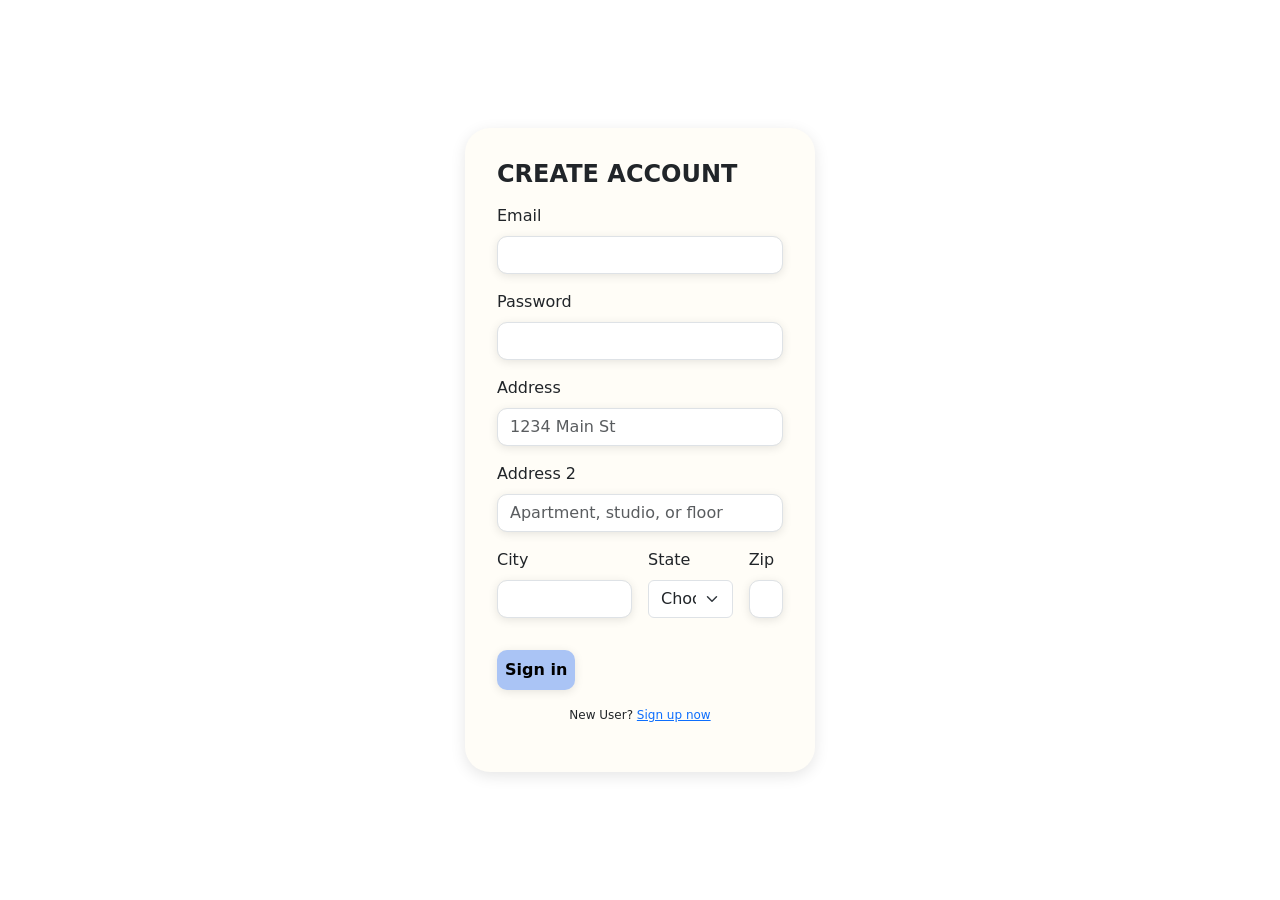
==== createUser.html @ 95a09773 "Merge recovery-work into main" ====
<!DOCTYPE html>
<html lang="en">
<head>
    <meta charset="UTF-8">
    <meta name="viewport" content="width=device-width, initial-scale=1.0">
    <title>Pampeers</title>
    <link rel="icon" type="image/x-icon" href="assets/pampeerlogo.png">

    <!-- Fonts -->
    <link href="https://fonts.googleapis.com/css2?family=Ribeye&display=swap" rel="stylesheet">    
    <link href="https://fonts.googleapis.com/css2?family=Poppins&display=swap" rel="stylesheet">    

    <!-- Bootstrap -->
    <link href="https://cdn.jsdelivr.net/npm/bootstrap@5.3.3/dist/css/bootstrap.min.css" rel="stylesheet">

    <!-- Custom CSS -->
    <link rel="stylesheet" href="createUser.css">
</head>

<body>
    <div class="container-fluid main-container p-0">
    <div class="row align-items-center justify-content-center g-0 min-vh-100">            <!-- RIGHT LOGIN -->
            <div class="col-12 col-md-12 d-flex justify-content-center">
                <div class="login-panel">
                    <div class="d-flex-row d-md-none gap-2 mt-10 mb-3">
                        <img src="assets/pampeerlogo.png" alt="Pampeer Logo" class="logo">
                    </div>
                    <h4>CREATE ACCOUNT</h4>
                    <form class="row g-3">
                        <div class="col-md-12">
                            <label for="inputEmail4" class="form-label">Email</label>
                            <input type="email" class="form-control" id="inputEmail4">
                        </div>
                        <div class="col-md-12">
                            <label for="inputPassword4" class="form-label">Password</label>
                            <input type="password" class="form-control" id="inputPassword4">
                        </div>
                        <div class="col-12">
                            <label for="inputAddress" class="form-label">Address</label>
                            <input type="text" class="form-control" id="inputAddress" placeholder="1234 Main St">
                        </div>
                        <div class="col-12">
                            <label for="inputAddress2" class="form-label">Address 2</label>
                            <input type="text" class="form-control" id="inputAddress2" placeholder="Apartment, studio, or floor">
                        </div>
                        <div class="col-md-6">
                            <label for="inputCity" class="form-label">City</label>
                            <input type="text" class="form-control" id="inputCity">
                        </div>
                        <div class="col-md-4">
                            <label for="inputState" class="form-label">State</label>
                            <select id="inputState" class="form-select">
                            <option selected>Choose...</option>
                            <option>...</option>
                            </select>
                        </div>
                        <div class="col-md-2">
                            <label for="inputZip" class="form-label">Zip</label>
                            <input type="text" class="form-control" id="inputZip">
                        </div>
                        <div class="col-12">
                            <button type="submit" class="btn btn-primary">Sign in</button>
                        </div>
                        </form>

                    <p class="signup">
                        New User? <a href="#">Sign up now</a>
                    </p>
                </div>
            </div>
        </div>
    </div>
</body>
</html>
---- createUser.css ----
.right-side {
    padding: 1rem;
    background-color: #FFF8DE;
    min-height: 100vh;
    /* box-shadow: inset 10px 0 10px -5px rgba(0,0,0,0.5); */ 
    overflow: hidden;
    z-index: 3;
}


.login-panel {
    width: 100%;
    max-width: 350px;
    padding: 2rem;
    border-radius: 25px;
    box-shadow: 0 4px 15px rgba(0,0,0,0.1);
    background-color: #FFFDF7;
    display: flex;
    flex-direction: column;
}

.login-panel input,
.lospan{
    border-radius: 10px;
    box-shadow: 0 2px 10px rgba(0,0,0,0.1);

}

.login-panel button {
    font-size: 1rem;
    border-radius: 10px;
    color: black;
    font-weight: bold;
    background-color: #AAC4F5;
    border: none;
    padding: 0.5rem;
    margin-top: 1rem;
    box-shadow: 0 2px 10px rgba(0,0,0,0.1);

}

.login-panel h4 {
    text-align: start;
    font-weight: bold;
    margin-bottom: 1rem;
}

.forgot {
    text-align: left;
    margin-top: 0.5rem;
    margin-bottom: 1rem;
    font-size: 0.85rem;
    color: #0d6efd;
    cursor: pointer;
}

.signup {
    font-size: 0.75rem;
    text-align: center;
    margin-top: 1rem;
}
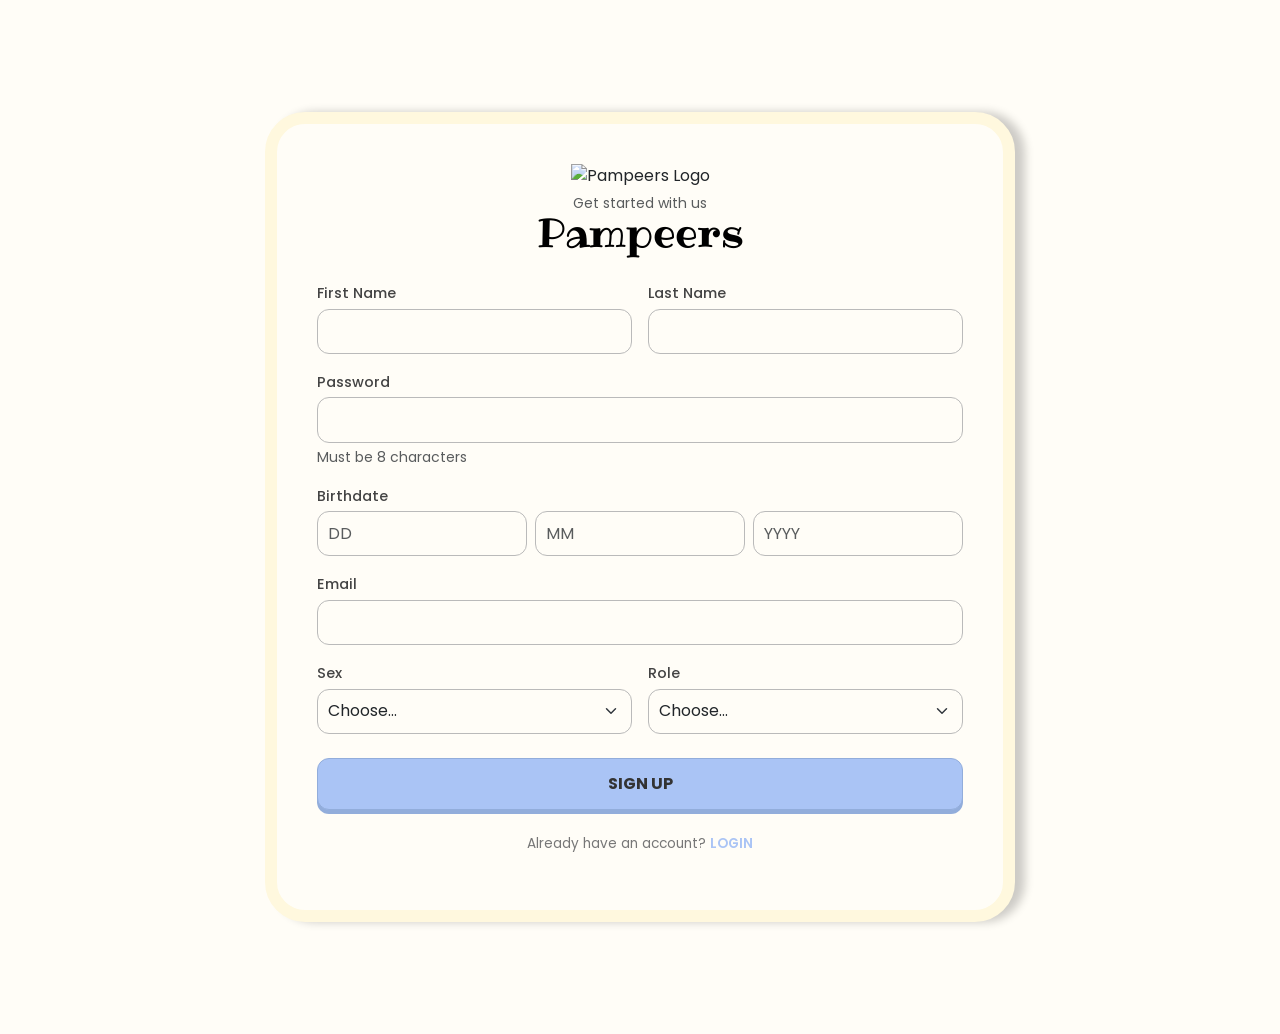
==== commit ecd251ee: "Signup page now responsive and designed" ====
--- a/createUser.html
+++ b/createUser.html
@@ -3,72 +3,77 @@
 <head>
     <meta charset="UTF-8">
     <meta name="viewport" content="width=device-width, initial-scale=1.0">
-    <title>Pampeers</title>
+    <title>Pampeers - Create Account</title>
     <link rel="icon" type="image/x-icon" href="assets/pampeerlogo.png">
 
-    <!-- Fonts -->
-    <link href="https://fonts.googleapis.com/css2?family=Ribeye&display=swap" rel="stylesheet">    
-    <link href="https://fonts.googleapis.com/css2?family=Poppins&display=swap" rel="stylesheet">    
+    <link href="https://fonts.googleapis.com/css2?family=Ribeye&family=Poppins:wght@300;400;600&display=swap" rel="stylesheet">    
 
-    <!-- Bootstrap -->
     <link href="https://cdn.jsdelivr.net/npm/bootstrap@5.3.3/dist/css/bootstrap.min.css" rel="stylesheet">
-
-    <!-- Custom CSS -->
     <link rel="stylesheet" href="createUser.css">
 </head>
+<body>
 
-<body>
-    <div class="container-fluid main-container p-0">
-    <div class="row align-items-center justify-content-center g-0 min-vh-100">            <!-- RIGHT LOGIN -->
-            <div class="col-12 col-md-12 d-flex justify-content-center">
-                <div class="login-panel">
-                    <div class="d-flex-row d-md-none gap-2 mt-10 mb-3">
-                        <img src="assets/pampeerlogo.png" alt="Pampeer Logo" class="logo">
+    <div class="container d-flex justify-content-center align-items-center min-vh-100">
+        <div class="signup-panel">
+            <div class="text-center mb-4">
+                <img src="assets/pampeerlogo.png" alt="Pampeers Logo" class="logo-img">
+                <p class="small text-muted mb-0">Get started with us</p>
+                <h1 class="brand-name">Pampeers</h1>
+            </div>
+
+            <form class="row g-3">
+                <div class="col-md-6">
+                    <label class="form-label">First Name</label>
+                    <input type="text" class="form-control">
+                </div>
+                <div class="col-md-6">
+                    <label class="form-label">Last Name</label>
+                    <input type="text" class="form-control">
+                </div>
+                <div class="col-12">
+                    <label class="form-label">Password</label>
+                    <input type="password" class="form-control">
+                    <div class="form-text">Must be 8 characters</div>
+                </div>
+                <div class="col-12">
+                    <label class="form-label">Birthdate</label>
+                    <div class="row g-2">
+                        <div class="col-4"><input type="text" class="form-control" placeholder="DD"></div>
+                        <div class="col-4"><input type="text" class="form-control" placeholder="MM"></div>
+                        <div class="col-4"><input type="text" class="form-control" placeholder="YYYY"></div>
                     </div>
-                    <h4>CREATE ACCOUNT</h4>
-                    <form class="row g-3">
-                        <div class="col-md-12">
-                            <label for="inputEmail4" class="form-label">Email</label>
-                            <input type="email" class="form-control" id="inputEmail4">
-                        </div>
-                        <div class="col-md-12">
-                            <label for="inputPassword4" class="form-label">Password</label>
-                            <input type="password" class="form-control" id="inputPassword4">
-                        </div>
-                        <div class="col-12">
-                            <label for="inputAddress" class="form-label">Address</label>
-                            <input type="text" class="form-control" id="inputAddress" placeholder="1234 Main St">
-                        </div>
-                        <div class="col-12">
-                            <label for="inputAddress2" class="form-label">Address 2</label>
-                            <input type="text" class="form-control" id="inputAddress2" placeholder="Apartment, studio, or floor">
-                        </div>
-                        <div class="col-md-6">
-                            <label for="inputCity" class="form-label">City</label>
-                            <input type="text" class="form-control" id="inputCity">
-                        </div>
-                        <div class="col-md-4">
-                            <label for="inputState" class="form-label">State</label>
-                            <select id="inputState" class="form-select">
-                            <option selected>Choose...</option>
-                            <option>...</option>
-                            </select>
-                        </div>
-                        <div class="col-md-2">
-                            <label for="inputZip" class="form-label">Zip</label>
-                            <input type="text" class="form-control" id="inputZip">
-                        </div>
-                        <div class="col-12">
-                            <button type="submit" class="btn btn-primary">Sign in</button>
-                        </div>
-                        </form>
+                </div>
+                <div class="col-12">
+                    <label class="form-label">Email</label>
+                    <input type="email" class="form-control">
+                </div>
+                <div class="col-md-6">
+                    <label class="form-label">Sex</label>
+                    <select class="form-select">
+                        <option selected disabled>Choose...</option>
+                        <option>Male</option>
+                        <option>Female</option>
+                    </select>
+                </div>
+                <div class="col-md-6">
+                    <label class="form-label">Role</label>
+                    <select class="form-select">
+                        <option selected disabled>Choose...</option>
+                        <option>Guardian</option>
+                        <option>Sitter</option>
+                    </select>
+                </div>
+                <div class="col-12 mt-4">
+                    <button type="submit" class="btn btn-primary">SIGN UP</button>
+                </div>
+            </form>
 
-                    <p class="signup">
-                        New User? <a href="#">Sign up now</a>
-                    </p>
-                </div>
-            </div>
+            <p class="login-link">
+                Already have an account? <a href="login.html">LOGIN</a>
+            </p>
         </div>
     </div>
+
+    <script src="https://cdn.jsdelivr.net/npm/bootstrap@5.3.3/dist/js/bootstrap.bundle.min.js"></script>
 </body>
 </html>
--- a/createUser.css
+++ b/createUser.css
@@ -1,61 +1,80 @@
-.right-side {
-    padding: 1rem;
-    background-color: #FFF8DE;
-    min-height: 100vh;
-    /* box-shadow: inset 10px 0 10px -5px rgba(0,0,0,0.5); */ 
-    overflow: hidden;
-    z-index: 3;
+body {
+  font-family: 'Poppins', sans-serif;
+  background-color: #FFFDF7;
+  margin: 0;
 }
 
-
-.login-panel {
-    width: 100%;
-    max-width: 350px;
-    padding: 2rem;
-    border-radius: 25px;
-    box-shadow: 0 4px 15px rgba(0,0,0,0.1);
-    background-color: #FFFDF7;
-    display: flex;
-    flex-direction: column;
+.signup-panel {
+  background-color: #FFFDF7;
+  padding: 2.5rem;
+  border-radius: 40px;
+  border: 0.75rem solid #FFF8DE;
+  box-shadow: 10px 0px 10px rgba(0,0,0,0.2);
+  max-width: 750px;
+  width: 95%;
+  margin: 7rem auto;
 }
 
-.login-panel input,
-.lospan{
-    border-radius: 10px;
-    box-shadow: 0 2px 10px rgba(0,0,0,0.1);
-
+.logo-img {
+  width: 60px;
+  height: auto;
+  margin-bottom: 5px;
 }
 
-.login-panel button {
-    font-size: 1rem;
-    border-radius: 10px;
-    color: black;
-    font-weight: bold;
-    background-color: #AAC4F5;
-    border: none;
-    padding: 0.5rem;
-    margin-top: 1rem;
-    box-shadow: 0 2px 10px rgba(0,0,0,0.1);
-
+.brand-name {
+  font-family: 'Ribeye', cursive;
+  font-size: 2.5rem;
+  color: #000;
+  margin-top: -5px;
 }
 
-.login-panel h4 {
-    text-align: start;
-    font-weight: bold;
-    margin-bottom: 1rem;
+.form-label {
+  font-weight: 500;
+  font-size: 0.9rem;
+  color: #444;
+  margin-bottom: 4px;
 }
 
-.forgot {
-    text-align: left;
-    margin-top: 0.5rem;
-    margin-bottom: 1rem;
-    font-size: 0.85rem;
-    color: #0d6efd;
-    cursor: pointer;
+.form-control, .form-select {
+  border-radius: 12px;
+  border: 1.5px solid #bababa;
+  padding: 0.6rem;
+  background-color: transparent;
 }
 
-.signup {
-    font-size: 0.75rem;
-    text-align: center;
-    margin-top: 1rem;
+.form-control:focus, .form-select:focus {
+  border-color: #AAC4F5;
+  box-shadow: none;
+}
+
+.btn-primary {
+  width: 100%;
+  font-weight: bold;
+  background-color: #AAC4F5;
+  border: 1px solid #92addb;
+  color: #333;
+  border-radius: 12px;
+  padding: 0.8rem;
+  box-shadow: 0 4px 0 #92addb;
+  transition: all 0.2s ease;
+}
+
+.btn-primary:hover {
+  background-color: #8CA9FF;
+  color: #000;
+  transform: translateY(1px);
+  box-shadow: 0 2px 0 #92addb;
+}
+
+.login-link {
+  text-align: center;
+  margin-top: 1.5rem;
+  font-size: 0.85rem;
+  color: #777;
+}
+
+.login-link a {
+  color: #AAC4F5;
+  text-decoration: none;
+  font-weight: 600;
 }
